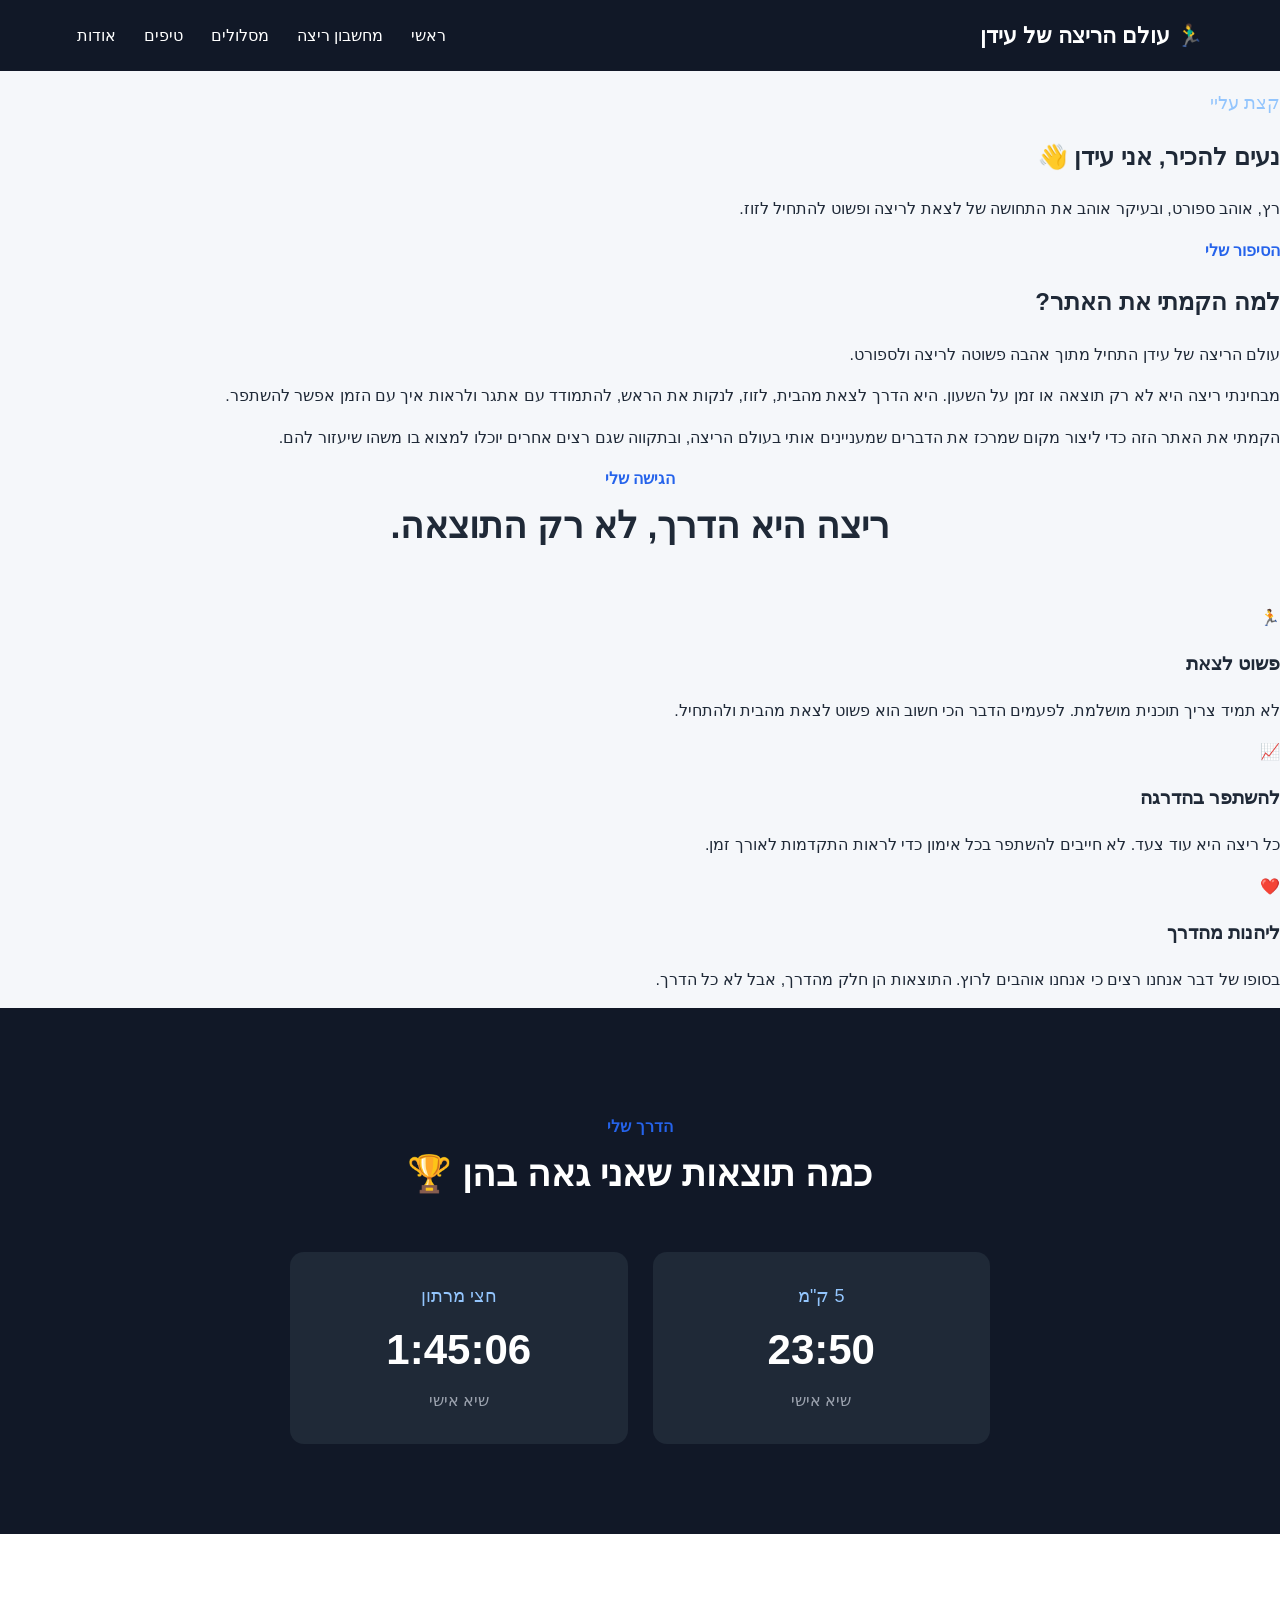
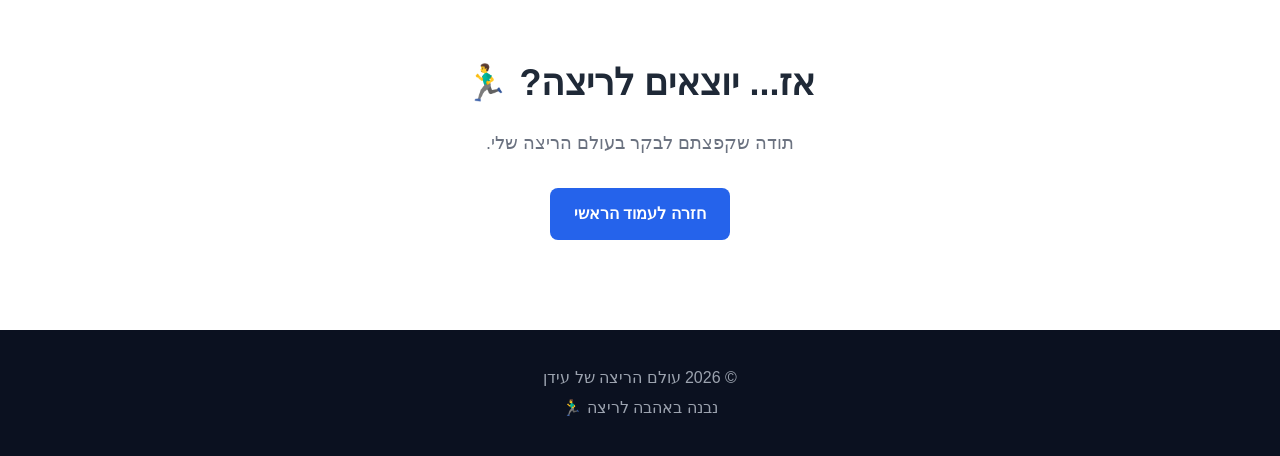
==== about.html @ d0bdbb07 "Create about.html with personal running story Added a new about page with personal information and r" ====
<!DOCTYPE html>
<html lang="he" dir="rtl">

<head>
    <meta charset="UTF-8">
    <meta name="viewport" content="width=device-width, initial-scale=1.0">

    <title>אודות | עולם הריצה של עידן</title>

    <meta name="description"
          content="קצת על עידן, על האהבה לריצה ועל הסיפור מאחורי עולם הריצה של עידן.">

    <link rel="stylesheet" href="style.css">
</head>

<body>

    <!-- תפריט עליון -->
    <header class="header">

        <div class="logo">
            🏃‍♂️ עולם הריצה של עידן
        </div>

        <nav class="nav">
            <a href="index.html">ראשי</a>
            <a href="#">מחשבון ריצה</a>
            <a href="#">מסלולים</a>
            <a href="#">טיפים</a>
            <a href="about.html">אודות</a>
        </nav>

    </header>


    <!-- כותרת העמוד -->
    <section class="about-hero">

        <div class="about-hero-content">

            <p class="hero-small-title">
                קצת עליי
            </p>

            <h1>
                נעים להכיר, אני עידן 👋
            </h1>

            <p>
                רץ, אוהב ספורט, ובעיקר אוהב את התחושה
                של לצאת לריצה ופשוט להתחיל לזוז.
            </p>

        </div>

    </section>


    <!-- הסיפור שלי -->
    <section class="about-section">

        <div class="about-content">

            <div class="about-text">

                <p class="section-small-title">
                    הסיפור שלי
                </p>

                <h2>
                    למה הקמתי את האתר?
                </h2>

                <p>
                    עולם הריצה של עידן התחיל מתוך אהבה פשוטה לריצה
                    ולספורט.
                </p>

                <p>
                    מבחינתי ריצה היא לא רק תוצאה או זמן על השעון.
                    היא הדרך לצאת מהבית, לזוז, לנקות את הראש,
                    להתמודד עם אתגר ולראות איך עם הזמן אפשר להשתפר.
                </p>

                <p>
                    הקמתי את האתר הזה כדי ליצור מקום שמרכז את הדברים
                    שמעניינים אותי בעולם הריצה, ובתקווה שגם רצים אחרים
                    יוכלו למצוא בו משהו שיעזור להם.
                </p>

            </div>

        </div>

    </section>


    <!-- הגישה שלי לריצה -->
    <section class="about-values">

        <div class="section-title">

            <p class="section-small-title">
                הגישה שלי
            </p>

            <h2>
                ריצה היא הדרך, לא רק התוצאה.
            </h2>

        </div>


        <div class="values">

            <div class="value">

                <div class="value-icon">
                    🏃
                </div>

                <h3>
                    פשוט לצאת
                </h3>

                <p>
                    לא תמיד צריך תוכנית מושלמת.
                    לפעמים הדבר הכי חשוב הוא פשוט לצאת מהבית ולהתחיל.
                </p>

            </div>


            <div class="value">

                <div class="value-icon">
                    📈
                </div>

                <h3>
                    להשתפר בהדרגה
                </h3>

                <p>
                    כל ריצה היא עוד צעד.
                    לא חייבים להשתפר בכל אימון כדי לראות התקדמות לאורך זמן.
                </p>

            </div>


            <div class="value">

                <div class="value-icon">
                    ❤️
                </div>

                <h3>
                    ליהנות מהדרך
                </h3>

                <p>
                    בסופו של דבר אנחנו רצים כי אנחנו אוהבים לרוץ.
                    התוצאות הן חלק מהדרך, אבל לא כל הדרך.
                </p>

            </div>

        </div>

    </section>


    <!-- השיאים שלי -->
    <section class="records-section">

        <div class="section-title">

            <p class="section-small-title">
                הדרך שלי
            </p>

            <h2>
                כמה תוצאות שאני גאה בהן 🏆
            </h2>

        </div>


        <div class="records">

            <div class="record">

                <span class="record-distance">
                    5 ק"מ
                </span>

                <strong>
                    23:50
                </strong>

                <span>
                    שיא אישי
                </span>

            </div>


            <div class="record">

                <span class="record-distance">
                    חצי מרתון
                </span>

                <strong>
                    1:45:06
                </strong>

                <span>
                    שיא אישי
                </span>

            </div>

        </div>

    </section>


    <!-- סיום -->
    <section class="cta">

        <h2>
            אז... יוצאים לריצה? 🏃‍♂️
        </h2>

        <p>
            תודה שקפצתם לבקר בעולם הריצה שלי.
        </p>

        <a href="index.html" class="button button-primary">
            חזרה לעמוד הראשי
        </a>

    </section>


    <!-- Footer -->
    <footer class="footer">

        <p>
            © 2026 עולם הריצה של עידן
        </p>

        <p>
            נבנה באהבה לריצה 🏃‍♂️
        </p>

    </footer>

</body>

</html>
---- style.css ----
/* ========================================
   הגדרות כלליות
======================================== */

* {
    box-sizing: border-box;
}

html {
    scroll-behavior: smooth;
}

body {
    margin: 0;
    font-family: Arial, sans-serif;
    background-color: #f5f7fa;
    color: #1f2937;
    line-height: 1.6;
}


/* ========================================
   HEADER
======================================== */

.header {
    background-color: #111827;
    color: white;

    padding: 18px 6%;

    display: flex;
    justify-content: space-between;
    align-items: center;

    position: sticky;
    top: 0;

    z-index: 1000;
}

.logo {
    font-size: 22px;
    font-weight: bold;
}

.nav {
    display: flex;
    gap: 28px;
}

.nav a {
    color: white;
    text-decoration: none;
    font-size: 16px;

    transition: 0.2s;
}

.nav a:hover {
    color: #60a5fa;
}


/* ========================================
   HERO
======================================== */

.hero {
    min-height: 600px;

    display: flex;
    justify-content: center;
    align-items: center;

    text-align: center;

    background:
        linear-gradient(
            rgba(17, 24, 39, 0.82),
            rgba(17, 24, 39, 0.82)
        ),
        url("https://images.unsplash.com/photo-1552674605-db6ffd4facb5?auto=format&fit=crop&w=1800&q=80");

    background-size: cover;
    background-position: center;

    color: white;
}

.hero-content {
    max-width: 800px;
    padding: 30px;
}

.hero-small-title {
    font-size: 18px;
    color: #93c5fd;
    margin-bottom: 10px;
}

.hero h1 {
    font-size: 56px;
    margin: 10px 0 20px;
}

.hero-description {
    font-size: 22px;
    color: #e5e7eb;

    max-width: 600px;
    margin: 0 auto 35px;
}


/* ========================================
   BUTTONS
======================================== */

.hero-buttons {
    display: flex;
    justify-content: center;
    gap: 12px;
    flex-wrap: wrap;
}

.button {
    display: inline-block;

    padding: 13px 24px;

    border-radius: 8px;

    text-decoration: none;

    font-weight: bold;

    transition: 0.2s;
}

.button-primary {
    background-color: #2563eb;
    color: white;
}

.button-primary:hover {
    background-color: #1d4ed8;
    transform: translateY(-2px);
}

.button-secondary {
    background-color: white;
    color: #111827;
}

.button-secondary:hover {
    background-color: #e5e7eb;
    transform: translateY(-2px);
}


/* ========================================
   SECTIONS
======================================== */

.section {
    max-width: 1150px;

    margin: auto;

    padding: 90px 30px;
}

.section-title {
    text-align: center;

    max-width: 650px;

    margin: 0 auto 50px;
}

.section-title h2 {
    font-size: 36px;

    margin: 5px 0 10px;
}

.section-title p {
    color: #6b7280;
}

.section-small-title {
    color: #2563eb !important;

    font-weight: bold;

    margin-bottom: 5px;
}


/* ========================================
   CARDS
======================================== */

.cards {
    display: grid;

    grid-template-columns: repeat(3, 1fr);

    gap: 25px;
}

.card {
    background-color: white;

    padding: 35px 30px;

    border-radius: 14px;

    text-align: center;

    box-shadow: 0 5px 20px rgba(0, 0, 0, 0.07);

    transition: 0.25s;
}

.card:hover {
    transform: translateY(-6px);

    box-shadow: 0 12px 30px rgba(0, 0, 0, 0.12);
}

.card-icon {
    font-size: 42px;

    margin-bottom: 15px;
}

.card h3 {
    font-size: 22px;

    margin-bottom: 12px;
}

.card p {
    color: #6b7280;

    min-height: 75px;
}

.card-link {
    color: #2563eb;

    text-decoration: none;

    font-weight: bold;
}

.card-link:hover {
    text-decoration: underline;
}


/* ========================================
   RECORDS
======================================== */

.records-section {
    background-color: #111827;

    color: white;

    padding: 90px 30px;
}

.records-section .section-title p {
    color: #9ca3af;
}

.records {
    max-width: 700px;

    margin: auto;

    display: grid;

    grid-template-columns: repeat(2, 1fr);

    gap: 25px;
}

.record {
    background-color: #1f2937;

    border-radius: 14px;

    padding: 30px;

    text-align: center;

    display: flex;

    flex-direction: column;

    gap: 5px;
}

.record-distance {
    color: #93c5fd;

    font-size: 18px;
}

.record strong {
    font-size: 42px;
}

.record span:last-child {
    color: #9ca3af;
}


/* ========================================
   CTA
======================================== */

.cta {
    text-align: center;

    padding: 90px 30px;

    background-color: white;
}

.cta h2 {
    font-size: 36px;

    margin-bottom: 10px;
}

.cta p {
    color: #6b7280;

    font-size: 18px;

    margin-bottom: 30px;
}


/* ========================================
   FOOTER
======================================== */

.footer {
    background-color: #0b1120;

    color: #9ca3af;

    text-align: center;

    padding: 30px;
}

.footer p {
    margin: 5px;
}


/* ========================================
   התאמה לטלפון
======================================== */

@media (max-width: 800px) {

    .header {
        flex-direction: column;

        gap: 15px;

        padding: 18px 20px;
    }

    .nav {
        gap: 15px;

        flex-wrap: wrap;

        justify-content: center;
    }

    .nav a {
        font-size: 14px;
    }

    .hero {
        min-height: 500px;
    }

    .hero h1 {
        font-size: 38px;
    }

    .hero-description {
        font-size: 18px;
    }

    .cards {
        grid-template-columns: 1fr;
    }

    .records {
        grid-template-columns: 1fr;
    }

    .section-title h2 {
        font-size: 30px;
    }

    .cta h2 {
        font-size: 30px;
    }
}
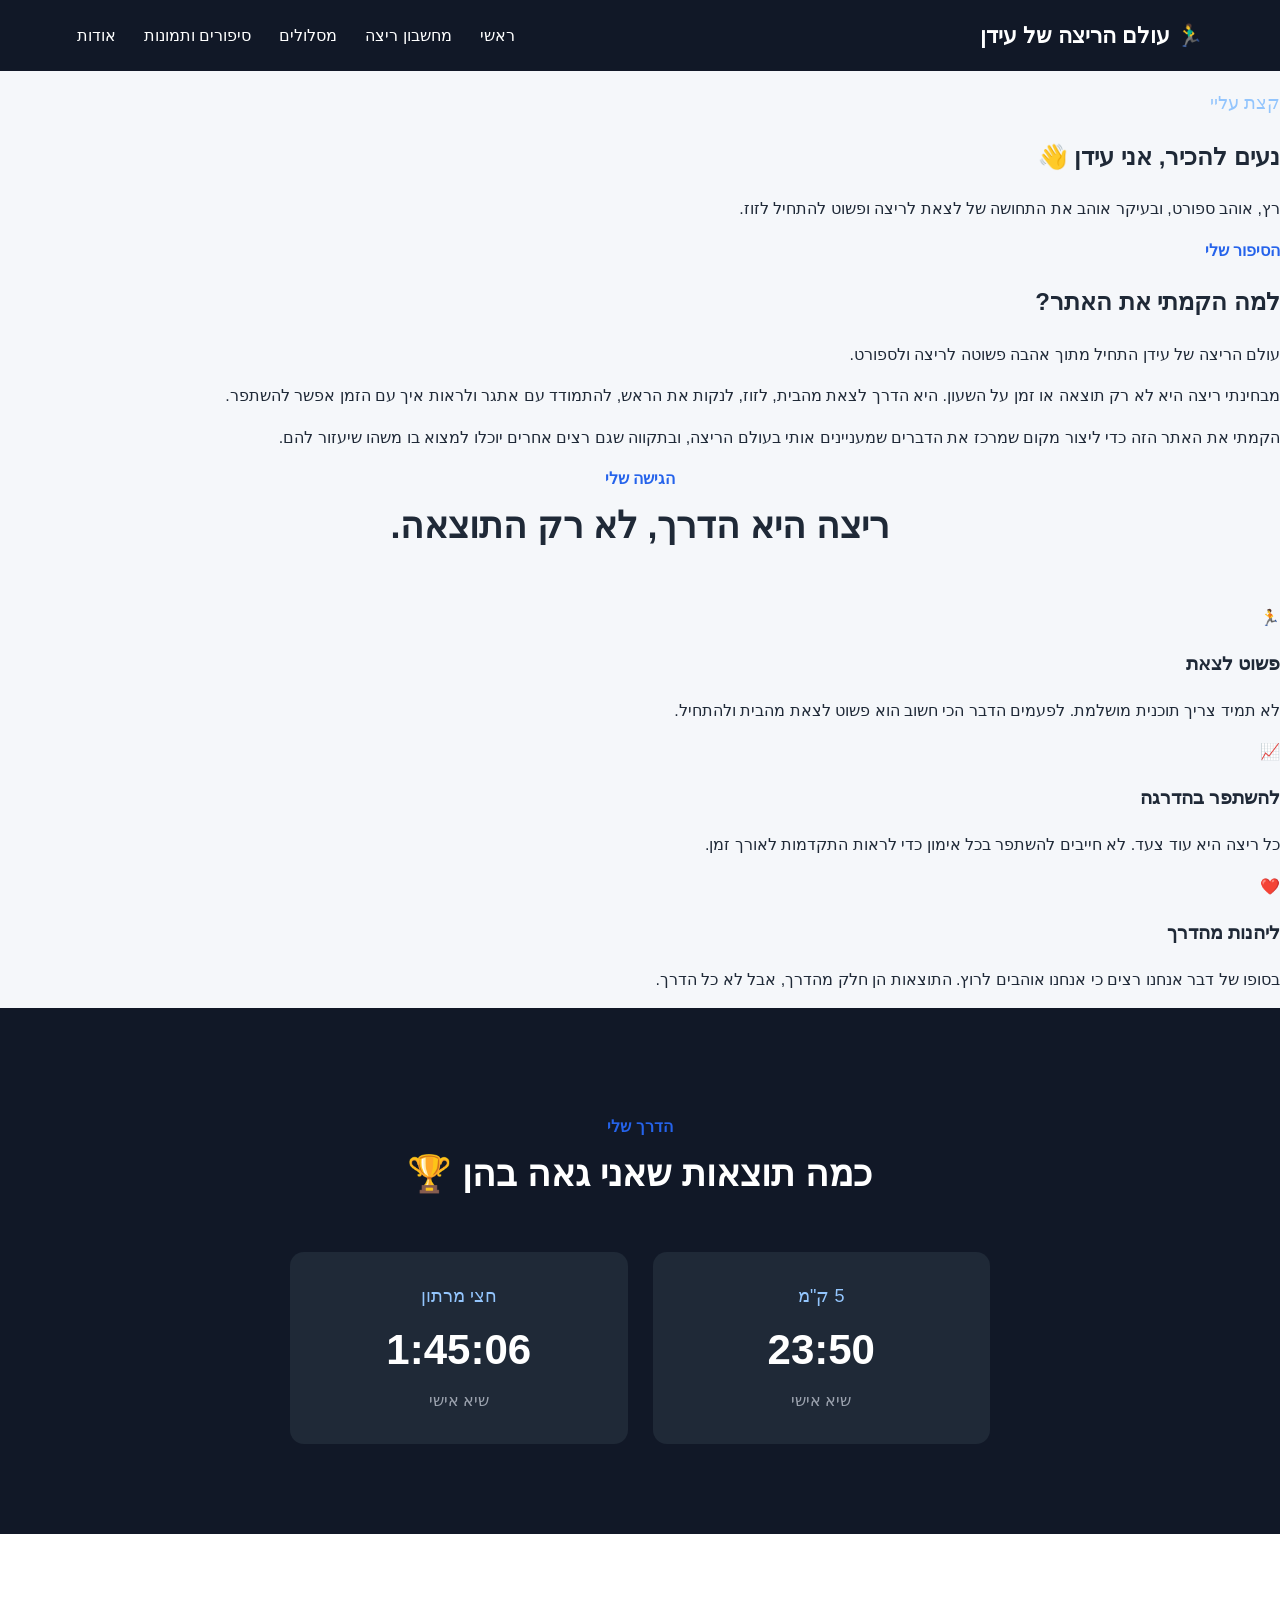
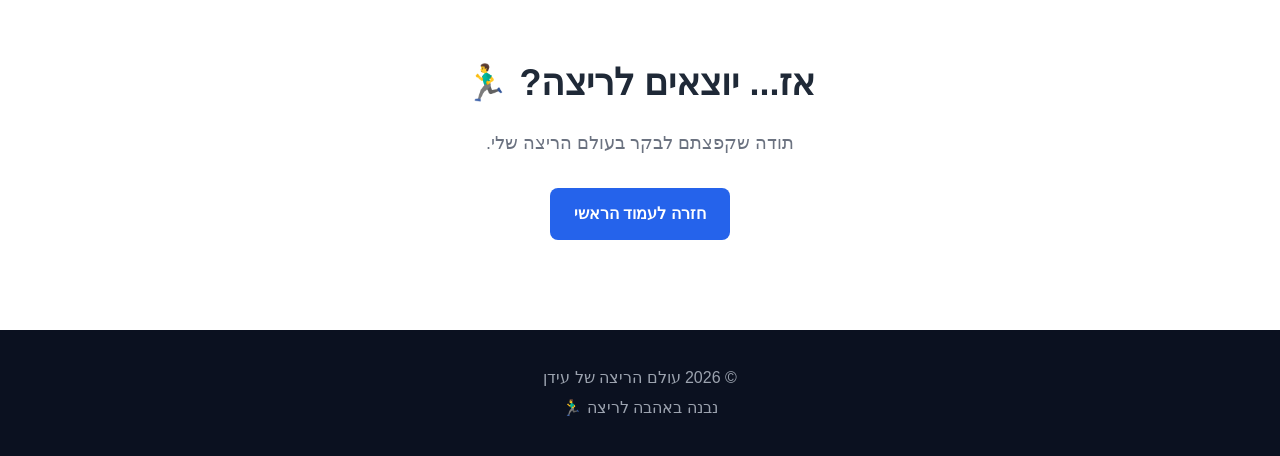
==== commit ca371188: "Replace 'Tips' link with 'Stories and Photos' link" ====
--- a/about.html
+++ b/about.html
@@ -26,7 +26,7 @@
             <a href="index.html">ראשי</a>
             <a href="#">מחשבון ריצה</a>
             <a href="#">מסלולים</a>
-            <a href="#">טיפים</a>
+              <a href="#">סיפורים ותמונות</a>
             <a href="about.html">אודות</a>
         </nav>
 
--- a/style.css
+++ b/style.css
@@ -420,3 +420,142 @@
         font-size: 30px;
     }
 }
+/* =========================
+   Running Calculator
+========================= */
+
+.page-hero {
+    text-align: center;
+    padding: 60px 20px 30px;
+}
+
+.page-hero h1 {
+    font-size: 42px;
+    margin-bottom: 15px;
+}
+
+.page-hero p {
+    font-size: 18px;
+    color: #666;
+}
+
+
+.calculator-section {
+    max-width: 1100px;
+    margin: 0 auto;
+    padding: 30px 20px 70px;
+
+    display: grid;
+    grid-template-columns: repeat(3, 1fr);
+    gap: 25px;
+}
+
+
+.calculator-card {
+    background: white;
+    padding: 30px;
+    border-radius: 18px;
+
+    box-shadow: 0 8px 25px rgba(0, 0, 0, 0.08);
+}
+
+
+.calculator-card h2 {
+    margin-bottom: 10px;
+}
+
+
+.calculator-card p {
+    color: #666;
+    line-height: 1.6;
+    margin-bottom: 25px;
+}
+
+
+.calculator-card label {
+    display: block;
+    margin: 15px 0 7px;
+    font-weight: bold;
+}
+
+
+.calculator-card input {
+    width: 100%;
+    box-sizing: border-box;
+
+    padding: 12px;
+
+    border: 1px solid #ddd;
+    border-radius: 8px;
+
+    font-size: 16px;
+}
+
+
+.time-inputs {
+    display: flex;
+    gap: 8px;
+}
+
+
+.time-inputs input {
+    min-width: 0;
+}
+
+
+.calculator-card button {
+    width: 100%;
+
+    margin-top: 25px;
+
+    padding: 13px;
+
+    border: none;
+    border-radius: 10px;
+
+    background: #222;
+    color: white;
+
+    font-size: 16px;
+    cursor: pointer;
+}
+
+
+.calculator-card button:hover {
+    opacity: 0.85;
+}
+
+
+.result {
+    margin-top: 20px;
+
+    padding: 15px;
+
+    background: #f5f5f5;
+
+    border-radius: 10px;
+
+    text-align: center;
+
+    min-height: 20px;
+}
+
+
+.result strong {
+    display: block;
+
+    margin-top: 7px;
+
+    font-size: 22px;
+}
+
+
+/* Mobile */
+
+@media (max-width: 900px) {
+
+    .calculator-section {
+        grid-template-columns: 1fr;
+    }
+
+}
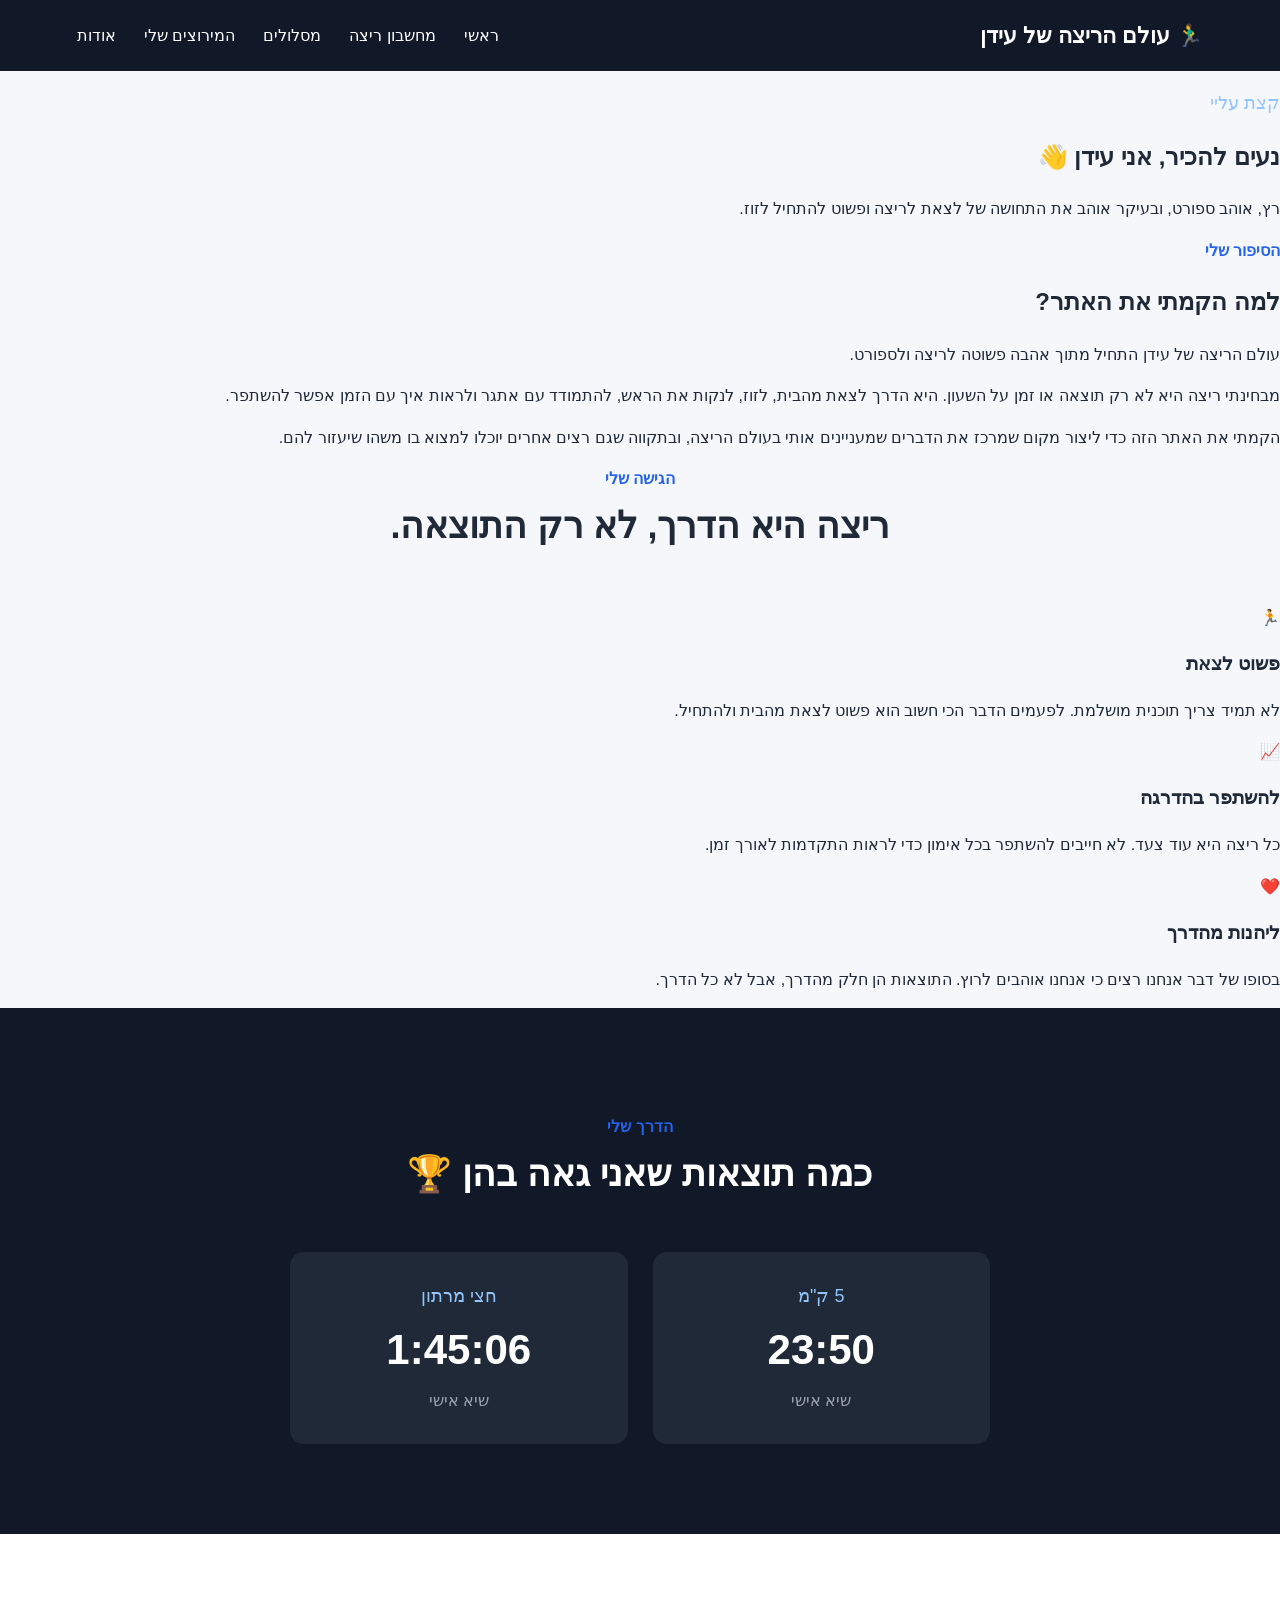
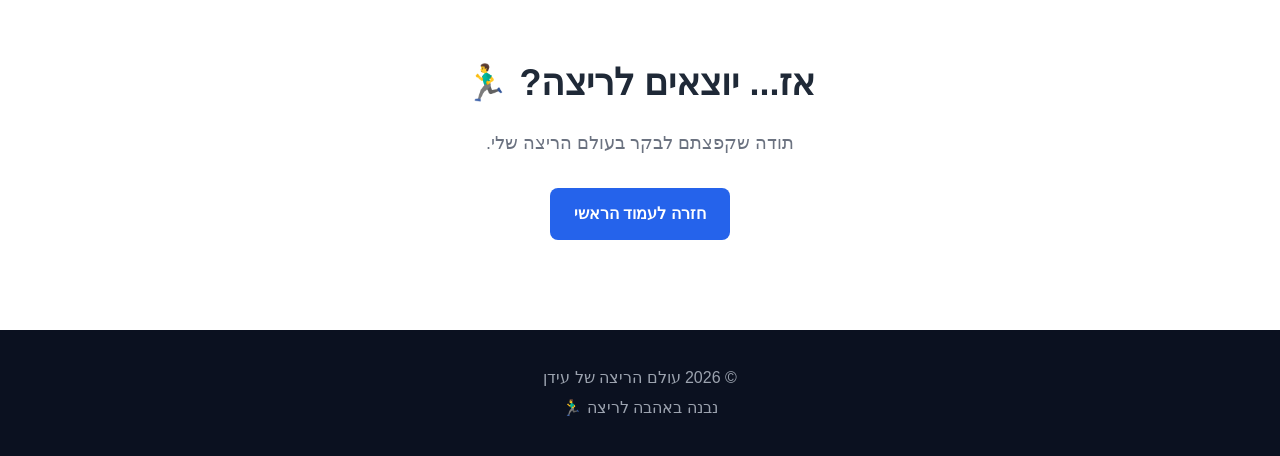
==== commit 833e99fa: "Update navigation links in about.html" ====
--- a/about.html
+++ b/about.html
@@ -24,9 +24,9 @@
 
         <nav class="nav">
             <a href="index.html">ראשי</a>
-            <a href="#">מחשבון ריצה</a>
-            <a href="#">מסלולים</a>
-              <a href="#">סיפורים ותמונות</a>
+            <a href="calculator.html">מחשבון ריצה</a>
+           <a href="routes.html">מסלולים</a>
+              <a href="races.html">המירוצים שלי</a>
             <a href="about.html">אודות</a>
         </nav>
 
